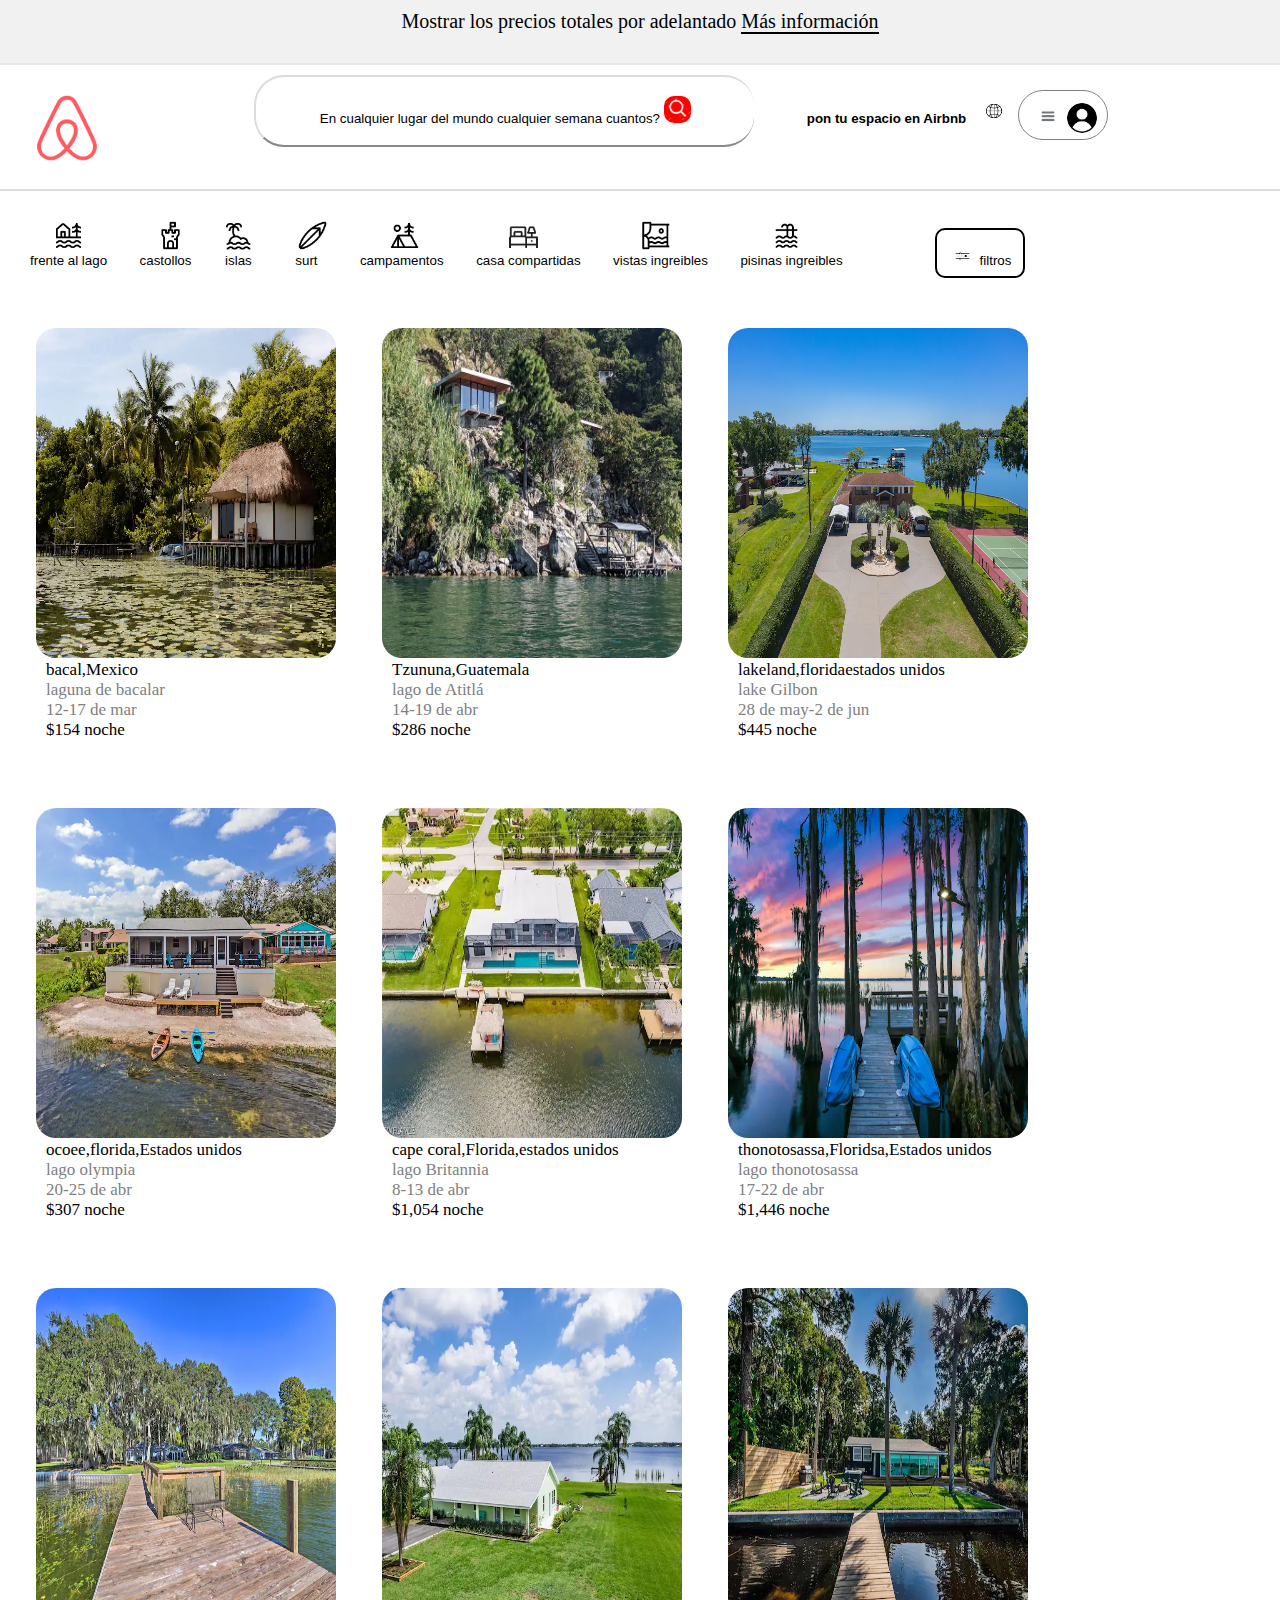
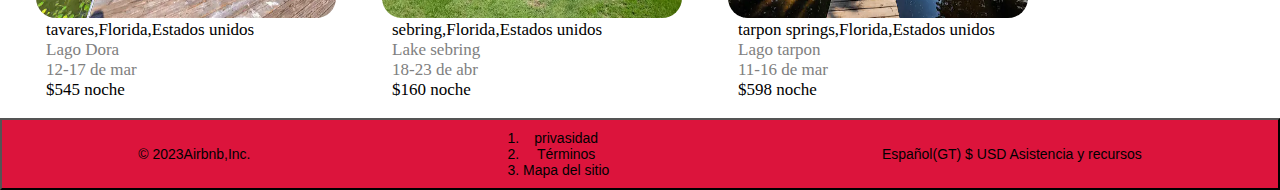
==== rediseño.html @ 2bfea50f "inicio de mi primer commit" ====
<!DOCTYPE html>
<html lang="en">

<head>
    <meta charset="UTF-8">
    <meta http-equiv="X-UA-Compatible" content="IE=edge">
    <meta name="viewport" content="width=device-width, initial-scale=1.0">
    <title>REDISEÑO</title>

    <link rel="stylesheet" href="./assets/css/all.css">
    <link rel="stylesheet" href="./rediseño.css">
</head>

<body>
    <header class="flex">
        <div class="delosprecios">
            <div class="precios">
                Mostrar los precios totales por adelantado
                <span class="informasion">Más información</span>
            </div>
        </div>
        <div>
            <div class="div2">
                <img src="./logo2.jpg" class="logo" alt="">
                <div>
                    <button class="buscar">
                        <span>En cualquier lugar del mundo</span>
                        <span>cualquier semana</span>
                        <span>cuantos?</span>
                        <img src="./lupa5.png" class="lupa" alt="">
                    </button>

                    <button class="espacio">
                        <strong>pon tu espacio en Airbnb</strong>
                    </button>

                    <img src="./mundo6.png" class="iconomundo" alt="">
                    <button class="perfil">
                        <img src="./20.png" class="persona" alt="">
                        <img src="./lineas5-removebg-preview.png" class="lineas" alt="">
                    </button>
                    </button>
                </div>
            </div>
        </div>
        <div class="iconos">
            <button class="boton">
                <img src="./frenteallago.jpg" class="lago" alt="">
                <br>
                <span class="delspan">frente al lago</span>
            </button>
            <button class="boton">
                <img src="./castillos.jpg" class="castillos" alt="">
                <br>
                <span class="delspan">castollos</span>
            </button>
            <button class="boton">
                <img src="./islas.jpg" class="isla" alt="">
                <br>
                <span class="delspan">islas</span>
            </button>
            <button class="boton">
                <img src="./surf.jpg" class="surf" alt="">
                <br>
                <span class="delspan">surt</span>
            </button>
            <button class="boton">
                <img src="./campamentos.jpg" class="campamentos" alt="">
                <br>
                <span class="delspan">campamentos</span>
            </button>
            <button class="boton">
                <img src="./casa_compartidas.jpg" class="casas_compartidas" alt="">
                <br>
                <span class="delspan">casa compartidas</span>
            </button>
            <button class="boton">
                <img src="./vistas.jpg" class="vistas" alt="">
                <br>
                <span class="delspan">vistas ingreibles</span>
            </button>
            <button class="boton">
                <img src="./pisinas.jpg" class="pisinas" alt="">
                <br>
                <span class="delspan">pisinas ingreibles</span>
            </button>
            <button class="foltros">
                <img src="./filtros2.jpg" class="botondefiltro" alt="">
                <span>filtros</span>
            </button>
        </div>
    </header>
    <main>
        <div class="comtenedores">
            <img class="imagenes" src="./imagen1.webp" alt="">
            <div class="comtexto">bacal,Mexico
                <p>laguna de bacalar
                    <br>
                    12-17 de mar
                </p>
                $154 noche
            </div>
        </div>
        <div class="comtenedores">
            <img class="imagenes" src="./imagen2.webp" alt="">
            <div class="comtexto">Tzununa,Guatemala
                <p>lago de Atitlá
                    <br>
                    14-19 de abr
                </p>
                $286 noche
            </div>
        </div>
        <div class="comtenedores">
            <img class="imagenes" src="./imagen3.webp" alt="">
            <div class="comtexto">lakeland,floridaestados unidos
                <p>lake Gilbon
                    <br>
                    28 de may-2 de jun
                </p>
                $445 noche
            </div>
        </div>
        <div class="comtenedores">
            <img class="imagenes" src="./imagen4.webp" alt="">
            <div class="comtexto">ocoee,florida,Estados unidos
                <p>lago olympia
                    <br>
                    20-25 de abr
                </p>
                $307 noche
            </div>
        </div>
        <div class="comtenedores">
            <img class="imagenes" src="./imagen5.webp" alt="">
            <div class="comtexto">cape coral,Florida,estados unidos
                <p>lago Britannia
                    <br>
                    8-13 de abr
                </p>
                $1,054 noche
            </div>
        </div>
        <div class="comtenedores">
            <img class="imagenes" src="./imagen6.webp" alt="">
            <div class="comtexto">thonotosassa,Floridsa,Estados unidos
                <p>lago thonotosassa
                    <br>
                    17-22 de abr
                </p>
                $1,446 noche
            </div>
        </div>
        <div class="comtenedores">
            <img class="imagenes" src="./imagen7.webp" alt="">
            <div class="comtexto">tavares,Florida,Estados unidos
                <p>Lago Dora
                    <br>
                    12-17 de mar
                </p>
                $545 noche
            </div>
        </div>
        <div class="comtenedores">
            <img class="imagenes" src="./imagen8.webp" alt="">
            <div class="comtexto">sebring,Florida,Estados unidos
                <p> Lake sebring
                    <br>
                    18-23 de abr
                </p>
                $160 noche
            </div>
        </div>
        <div class="comtenedores">
            <img class="imagenes" src="./imagen9.webp" alt="">
            <div class="comtexto">tarpon springs,Florida,Estados unidos
                <p>Lago tarpon
                    <br>
                    11-16 de mar
                </p>
                $598 noche
            </div>
        </div>
    </main>
    <footer>
        <button class="footer">
            <span class="direccion"> © 2023Airbnb,Inc. </span>
            <ol >
                <li>privasidad</li>
                <li>Términos</li>
                <li>Mapa del sitio</li>
            </ol>

            <span>Español(GT)
                $
                USD
                Asistencia y recursos
            </span>
        </button>
    </footer>
</body>

</html>
---- rediseño.css ----
* {
    box-sizing: border-box;
    margin: 0;
    padding: 0;
}

html {
    font-size: 62.5%;
}



.precios {
    font-size: 2rem;
    text-align: center;
    padding-top: 1rem;
}
.informasion{
    border-bottom: 0.2rem solid black;
}


.delosprecios {
    height: 6.5rem;
    background-color: rgb(220, 220, 220, 0.4);
    border-bottom: 0.2rem solid rgb(220, 220, 220, 0.4);
}

.logo {
    width: 68;
    height: 68;
}

.div2 {
    display: flex;
    background-color: white;
    height: 14vh;
    width: 100%;
    border-bottom: 0.2rem solid gainsboro;
}
.iconos{
    background-color:white;
    width: 100%;
}

.buscar {
    margin-left: 12rem;
    margin-top: 1rem;
    margin-bottom: 0.2rem;
    background-color: white;
    height: 8vh;
    width: 50rem;
    border-radius: 3rem;
    border-color: gainsboro;
    cursor: pointer;
    border-right: 5rem;
}

.espacio {
    margin-left: 5rem;
    border-style: none;
    background-color: white;
    cursor: pointer;
}

.botondefiltro{
    width: 2.7rem;
    height: 2.7rem;
    padding-top: 0.9rem;
}

.boton{
    border-style: none;
    background-color: white;
}

.lupa{
    width: 2.7rem;
    height: 2.7rem;
    border-radius: 1rem;
    background-color: red;
}
.iconomundo{
    width: 2.4rem;
    height: 2.4rem;
    background-color: rgb(255, 255, 255);
    cursor: pointer;
    margin-left: 1.3rem;
}
.persona{
    width: 3rem;
    height: 3rem;
    margin-left: 2.6rem;
    border: 1rem;
    border-radius: 2rem;
    position: absolute;
}
.perfil{
    border-radius: 2.5rem;
    border:0.1rem;
    height:5rem;
    width: 9rem;
    margin-left: 1rem;
    background-color:white;
    cursor: pointer;
    border-style:solid;
    border-color: gray;
}
.lineas{
    width: 1.4rem;
    height: 1.4rem;
    margin-right:3rem;
    margin-top: 0.6rem;
}


.delspan{
    margin-left: 3rem;
    border-right: 9rem;
}
.lago{
    border-style: none;
    width: 2.9rem;
    height: 2.9rem;
    margin-left: 3rem;
    margin-top: 3rem;
    color: gainsboro;
    cursor: pointer;
}

.castillos{
    border-style:none;
    width: 2.9rem;
    height: 2.9rem;
    margin-left: 4rem;
    margin-top: 3rem;
    cursor: pointer;
}

.isla{
    border-style: none;
    width: 2.9rem;
    height: 2.9rem;
    margin-left: 3rem;
    margin-top: 3rem;
    cursor: pointer;
}
.surf{
    border-style: none;
    width: 2.9rem;
    height: 2.9rem;
    margin-left: 4.3rem;
    margin-top: 3rem;
    cursor: pointer;
}

.campamentos{
    border-style: none;
    width: 2.9rem;
    height: 2.9rem;
    margin-left: 3.5rem;
    margin-top: 3rem;
    cursor: pointer;
}

.casas_compartidas{
    border-style: none;
    width:2.9rem;
    height:2.9rem;
    margin-left: 2rem;
    margin-top: 3rem;
    cursor: pointer;
}
.vistas{
    border-style: none;
    width: 2.9rem;
    height: 2.9rem;
    margin-left: 2rem;
    margin-top: 3rem;
    cursor: pointer;
}
.pisinas{
    border-style: none;
    width: 2.9rem;
    height: 2.9rem;
    margin-left: 2rem;
    margin-top: 3rem;
    cursor: pointer;
}

.foltros{
    background-color:white;
    width: 9rem;
    height: 5rem;
    margin-left: 9rem;
    margin-top: 3rem;
    border-radius: 1rem;
    border-style:solid;
    cursor: pointer;
}

main{
    display: flex;
    flex-wrap: wrap;
    flex-direction:row;
}
.comtenedores{
    height: 43rem;
    width: 31rem;
    background-color:white;
    margin-left: 3.6rem;
    margin-top: 5rem;
}
.imagenes{
    height: 33rem;
    width: 30rem;
    border-radius: 2rem;
}
.comtexto{
    margin-left: 1rem;
    font-size: 1.7rem;
}
p{
    color:gray
}
.footer{
    width: 100%;
    height: 8vh;
    font-size: 1.4rem;
    display: flex;
    flex-wrap: wrap;
    align-items: center;
    justify-content: space-around;
    background-color: crimson;
    position:sticky;
}
.direccion{
    display: flex;
    flex-direction: row;
    flex-wrap:wrap ;
    justify-items:center;
}
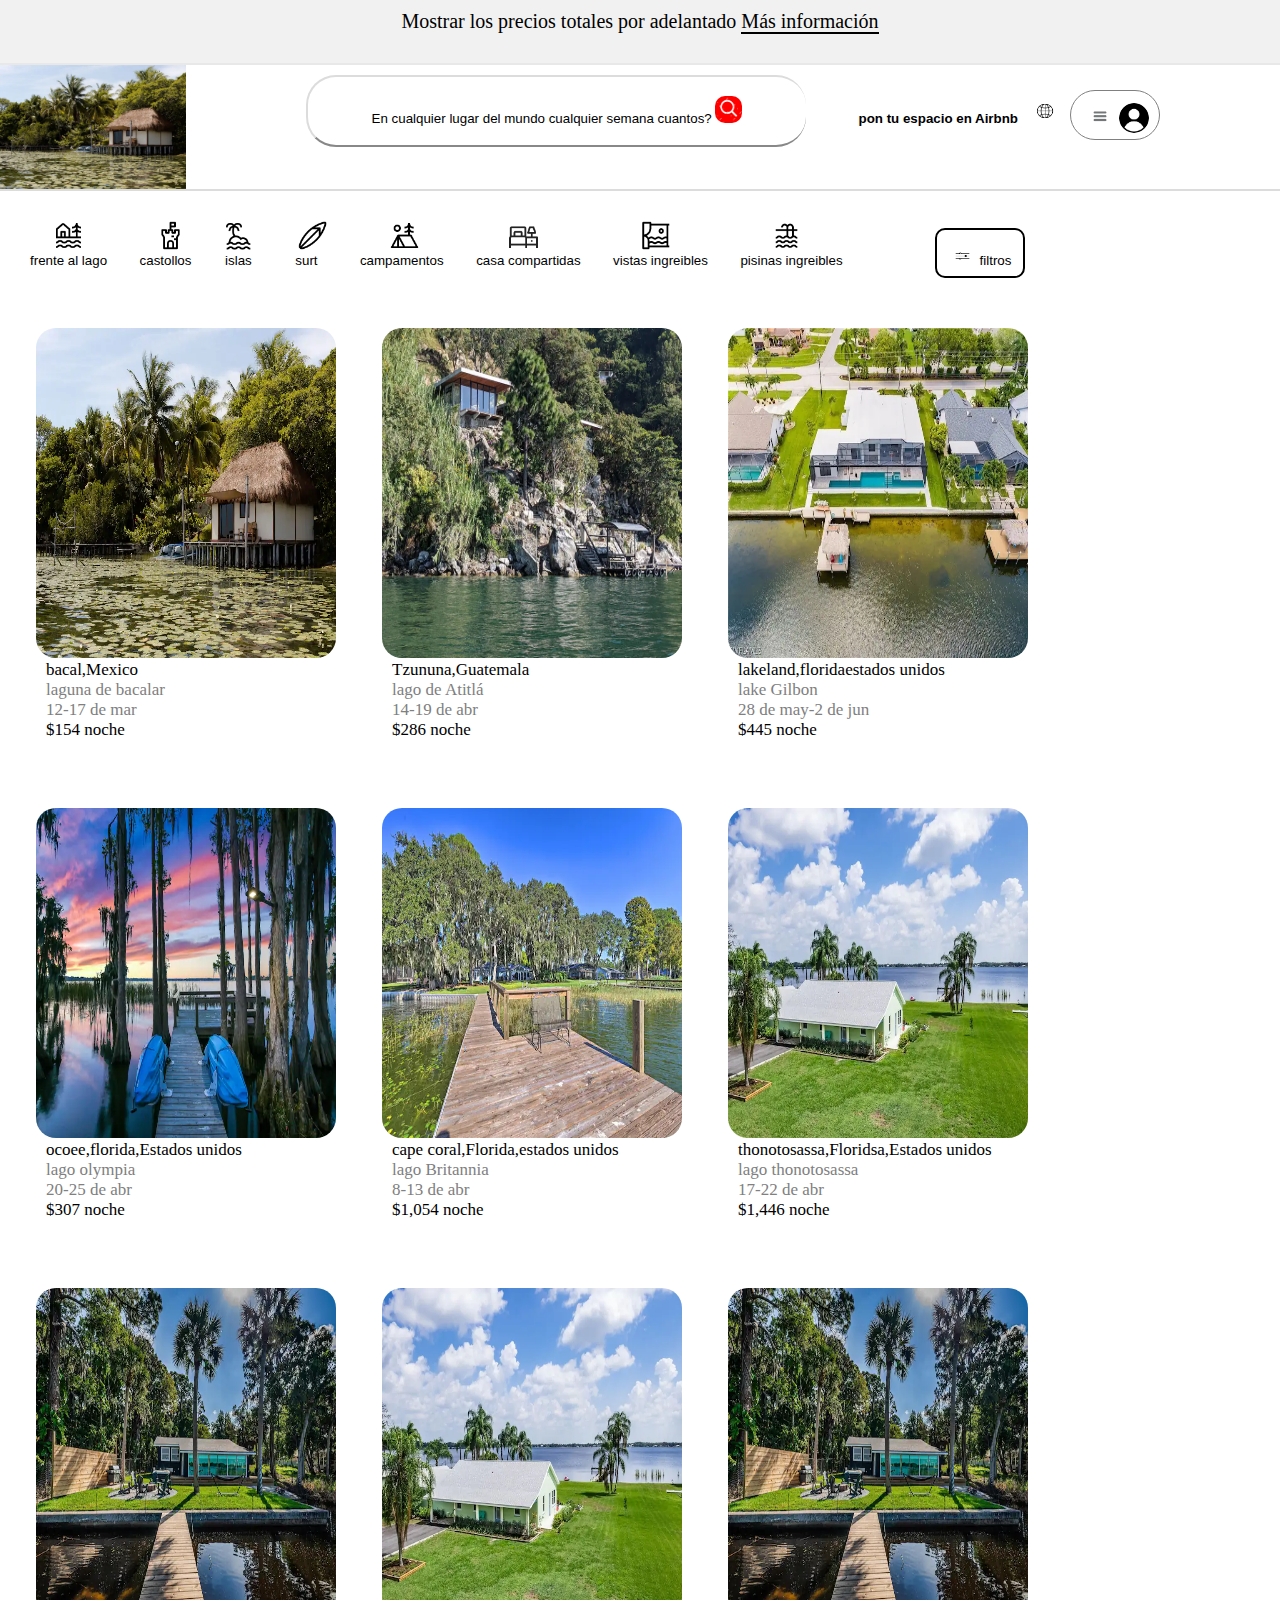
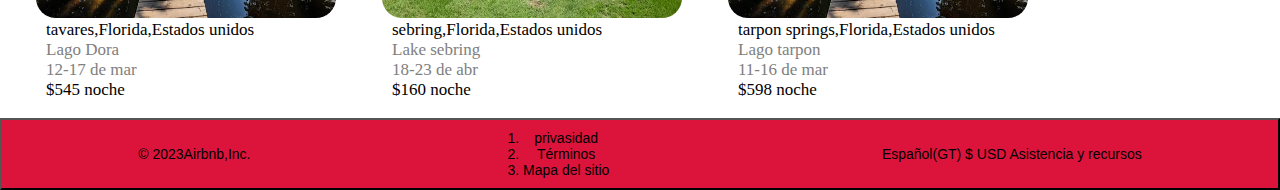
==== commit f6b85417: "ordenaar las imagenes en una mueva carpeta" ====
--- a/rediseño.html
+++ b/rediseño.html
@@ -21,23 +21,23 @@
         </div>
         <div>
             <div class="div2">
-                <img src="./logo2.jpg" class="logo" alt="">
+                <img src="./img/imagen1.webp" class="logo" alt="">
                 <div>
                     <button class="buscar">
                         <span>En cualquier lugar del mundo</span>
                         <span>cualquier semana</span>
                         <span>cuantos?</span>
-                        <img src="./lupa5.png" class="lupa" alt="">
+                        <img src="./img/lupa5.png" class="lupa" alt="">
                     </button>
 
                     <button class="espacio">
                         <strong>pon tu espacio en Airbnb</strong>
                     </button>
 
-                    <img src="./mundo6.png" class="iconomundo" alt="">
+                    <img src="./img/mundo6.png" class="iconomundo" alt="">
                     <button class="perfil">
-                        <img src="./20.png" class="persona" alt="">
-                        <img src="./lineas5-removebg-preview.png" class="lineas" alt="">
+                        <img src="./img/deperfil.png" class="persona" alt="">
+                        <img src="./img/lineas5-removebg-preview.png" class="lineas" alt="">
                     </button>
                     </button>
                 </div>
@@ -45,54 +45,54 @@
         </div>
         <div class="iconos">
             <button class="boton">
-                <img src="./frenteallago.jpg" class="lago" alt="">
+                <img src="./img/frenteallago.jpg" class="lago" alt="">
                 <br>
                 <span class="delspan">frente al lago</span>
             </button>
             <button class="boton">
-                <img src="./castillos.jpg" class="castillos" alt="">
+                <img src="./img/castillos.jpg" class="castillos" alt="">
                 <br>
                 <span class="delspan">castollos</span>
             </button>
             <button class="boton">
-                <img src="./islas.jpg" class="isla" alt="">
+                <img src="./img/islas.jpg" class="isla" alt="">
                 <br>
                 <span class="delspan">islas</span>
             </button>
             <button class="boton">
-                <img src="./surf.jpg" class="surf" alt="">
+                <img src="./img/surf.jpg" class="surf" alt="">
                 <br>
                 <span class="delspan">surt</span>
             </button>
             <button class="boton">
-                <img src="./campamentos.jpg" class="campamentos" alt="">
+                <img src="./img/campamentos.jpg" class="campamentos" alt="">
                 <br>
                 <span class="delspan">campamentos</span>
             </button>
             <button class="boton">
-                <img src="./casa_compartidas.jpg" class="casas_compartidas" alt="">
+                <img src="./img/casa_compartidas.jpg" class="casas_compartidas" alt="">
                 <br>
                 <span class="delspan">casa compartidas</span>
             </button>
             <button class="boton">
-                <img src="./vistas.jpg" class="vistas" alt="">
+                <img src="./img/vistas.jpg" class="vistas" alt="">
                 <br>
                 <span class="delspan">vistas ingreibles</span>
             </button>
             <button class="boton">
-                <img src="./pisinas.jpg" class="pisinas" alt="">
+                <img src="./img/pisinas.jpg" class="pisinas" alt="">
                 <br>
                 <span class="delspan">pisinas ingreibles</span>
             </button>
             <button class="foltros">
-                <img src="./filtros2.jpg" class="botondefiltro" alt="">
+                <img src="./img/filtros2.jpg" class="botondefiltro" alt="">
                 <span>filtros</span>
             </button>
         </div>
     </header>
     <main>
         <div class="comtenedores">
-            <img class="imagenes" src="./imagen1.webp" alt="">
+            <img class="imagenes" src="./img/imagen1.webp" alt="">
             <div class="comtexto">bacal,Mexico
                 <p>laguna de bacalar
                     <br>
@@ -102,7 +102,7 @@
             </div>
         </div>
         <div class="comtenedores">
-            <img class="imagenes" src="./imagen2.webp" alt="">
+            <img class="imagenes" src="./img/imagen2.webp" alt="">
             <div class="comtexto">Tzununa,Guatemala
                 <p>lago de Atitlá
                     <br>
@@ -112,7 +112,7 @@
             </div>
         </div>
         <div class="comtenedores">
-            <img class="imagenes" src="./imagen3.webp" alt="">
+            <img class="imagenes" src="./img/imagen3.webp" alt="">
             <div class="comtexto">lakeland,floridaestados unidos
                 <p>lake Gilbon
                     <br>
@@ -122,7 +122,7 @@
             </div>
         </div>
         <div class="comtenedores">
-            <img class="imagenes" src="./imagen4.webp" alt="">
+            <img class="imagenes" src="./img/imagen4.webp" alt="">
             <div class="comtexto">ocoee,florida,Estados unidos
                 <p>lago olympia
                     <br>
@@ -132,7 +132,7 @@
             </div>
         </div>
         <div class="comtenedores">
-            <img class="imagenes" src="./imagen5.webp" alt="">
+            <img class="imagenes" src="./img/imagen5.webp" alt="">
             <div class="comtexto">cape coral,Florida,estados unidos
                 <p>lago Britannia
                     <br>
@@ -142,7 +142,7 @@
             </div>
         </div>
         <div class="comtenedores">
-            <img class="imagenes" src="./imagen6.webp" alt="">
+            <img class="imagenes" src="./img/imagen6.webp" alt="">
             <div class="comtexto">thonotosassa,Floridsa,Estados unidos
                 <p>lago thonotosassa
                     <br>
@@ -152,7 +152,7 @@
             </div>
         </div>
         <div class="comtenedores">
-            <img class="imagenes" src="./imagen7.webp" alt="">
+            <img class="imagenes" src="./img/imagen7.webp" alt="">
             <div class="comtexto">tavares,Florida,Estados unidos
                 <p>Lago Dora
                     <br>
